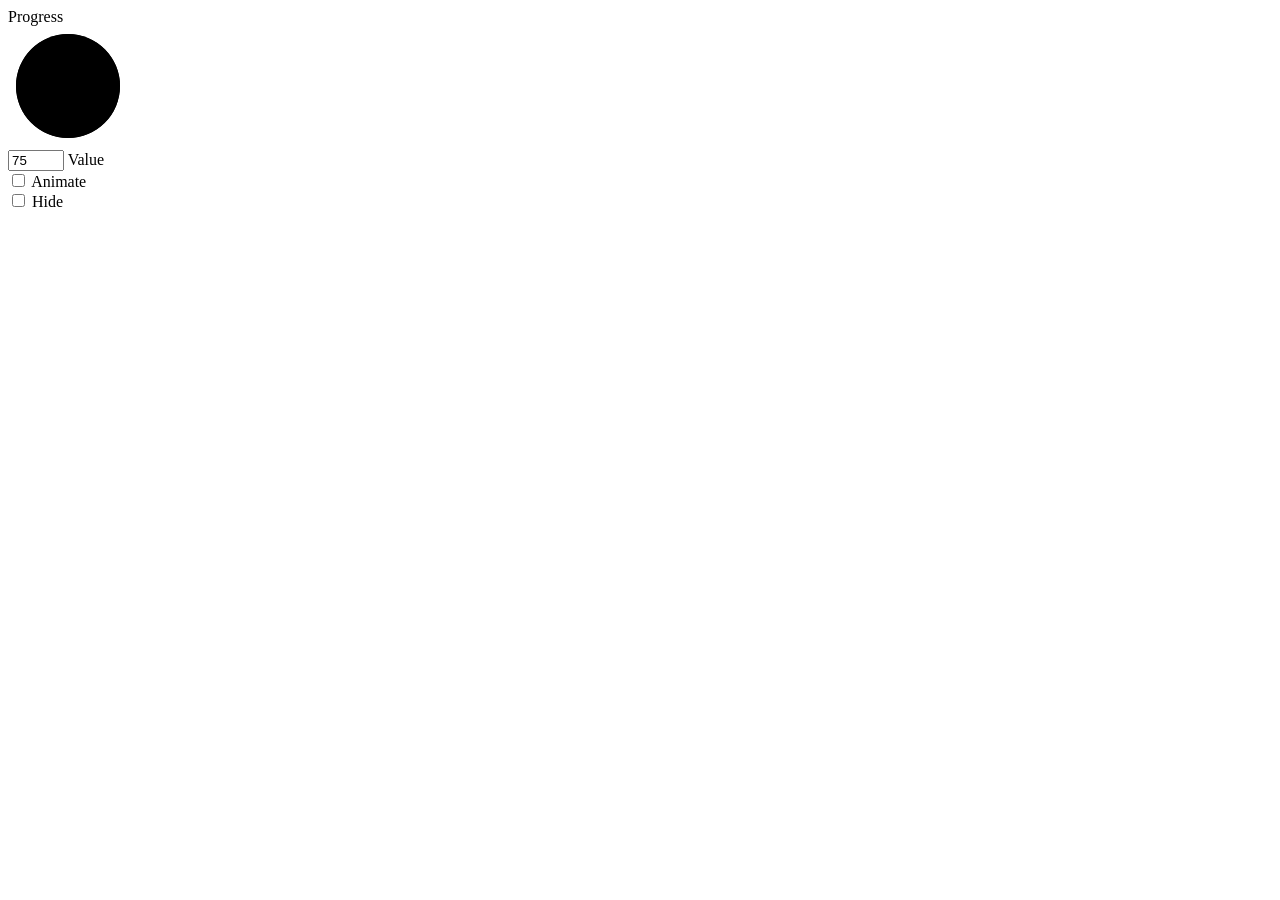
==== components/progress/index.html @ 25b01b5e "fix: add new folders and replace styles by comments" ====
<!DOCTYPE html>
<html>
<head>
    <meta name="viewport" content="width=device-width" />
    <title>Progress Test</title>
    <style>
        
    </style>
</head>
<body class="downloadPage">

<div class="downloadContainer">
    <span>Progress</span>
    <div class="progressElement" id="progressElement">
        <svg class="loadRingContainer" width="120" height="120">
            <circle class="circleAll" cx="60" cy="60" r="52"></circle>
            <circle class="circleFilled" id="ring" cx="60" cy="60" r="52"></circle>
        </svg>
    </div>

    <div class="controlPanelForRingProgress">
        <div class="controlItemForRingProgress">
            <input type="number" id="valueInput" value="75" min="0" max="100">
            <label for="valueInput">Value</label>
        </div>
        <div class="controlItemForRingProgress">
            <input type="checkbox" id="animatingSwitch">
            <label  for="animatingSwitch">Animate</label>
        </div>
        <div class="controlItemForRingProgress">
            <input type="checkbox" id="hideSwitch">
            <label for="hideSwitch">Hide</label>
        </div>
    </div>
</div>

<script>
    const ringDownload = document.getElementById('ring');
    const ringProgress = document.getElementById('progressElement');
    const svgEl = ringDownload.parentElement;

    const ringRadius = ringDownload.r.baseVal.value;
    const lengthCircle = 2 * Math.PI * ringRadius;

    const stateProgressBlock = {
        currentState: 'Normal',
        animatedState: (targetChecked) => svgEl.classList.toggle('animated', targetChecked),
        hiddenState: (targetChecked) => ringProgress.classList.toggle('hidden', targetChecked),
    };

    ringDownload.style.strokeDasharray = `${lengthCircle} ${lengthCircle}`;

    function changeArcSize(sizeOfArc) {
        if (stateProgressBlock.currentState === 'Normal') {
            const offset = lengthCircle - (sizeOfArc / 100 * lengthCircle);
            ringDownload.style.strokeDashoffset = offset;
        }
    }

    const START_SIZE = 75;
    changeArcSize(START_SIZE);

    document.getElementById('valueInput').addEventListener('input', (e) => {
        if (e.target.value >= 0 && e.target.value <=100) {
            changeArcSize(e.target.value);
        } else {
            changeArcSize(0);
        }
    });

    document.getElementById('animatingSwitch').addEventListener('change', (e) => {
        stateProgressBlock.currentState = e.target.checked ? 'Animated' : 'Normal';
        stateProgressBlock.animatedState(e.target.checked);
    });

    document.getElementById('hideSwitch').addEventListener('change', (e) => {
        stateProgressBlock.currentState = e.target.checked ? 'Hidden' : 'Normal';
        stateProgressBlock.hiddenState(e.target.checked);
    });
</script>

</body>
</html>
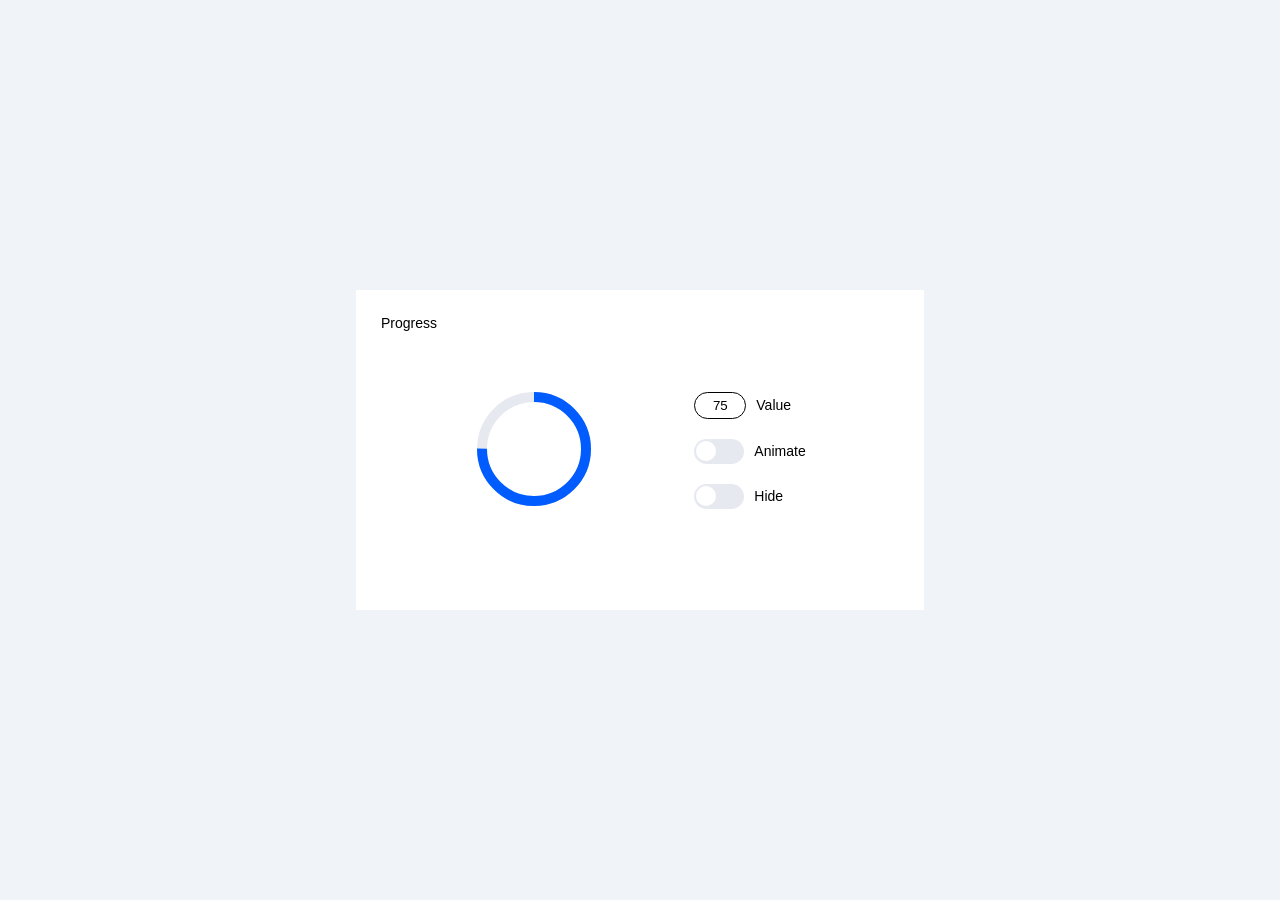
==== commit b06d00db: "fix: add new html and js files by comments" ====
--- a/components/progress/index.html
+++ b/components/progress/index.html
@@ -3,20 +3,19 @@
 <head>
     <meta name="viewport" content="width=device-width" />
     <title>Progress Test</title>
-    <style>
-        
-    </style>
+    <link rel="stylesheet" href="style.css">
 </head>
 <body class="downloadPage">
 
 <div class="downloadContainer">
     <span>Progress</span>
-    <div class="progressElement" id="progressElement">
+    <div id="progressComponentContainer"></div>
+    <!-- <div class="progressElement" id="progressElement">
         <svg class="loadRingContainer" width="120" height="120">
             <circle class="circleAll" cx="60" cy="60" r="52"></circle>
             <circle class="circleFilled" id="ring" cx="60" cy="60" r="52"></circle>
         </svg>
-    </div>
+    </div> -->
 
     <div class="controlPanelForRingProgress">
         <div class="controlItemForRingProgress">
@@ -34,49 +33,30 @@
     </div>
 </div>
 
-<script>
-    const ringDownload = document.getElementById('ring');
-    const ringProgress = document.getElementById('progressElement');
-    const svgEl = ringDownload.parentElement;
+<script type="module">
+    import { ProgressRingElement } from './ProgressRingElement.js';
 
-    const ringRadius = ringDownload.r.baseVal.value;
-    const lengthCircle = 2 * Math.PI * ringRadius;
+    const progressComponentContainer = document.getElementById('progressComponentContainer');
+    const instanceProgressComponent = new ProgressRingElement(progressComponentContainer);
 
-    const stateProgressBlock = {
-        currentState: 'Normal',
-        animatedState: (targetChecked) => svgEl.classList.toggle('animated', targetChecked),
-        hiddenState: (targetChecked) => ringProgress.classList.toggle('hidden', targetChecked),
-    };
+    const percentOfRing = document.getElementById('valueInput');
+    const ringGo = document.getElementById('animatingSwitch');
+    const ringHide = document.getElementById('hideSwitch');
 
-    ringDownload.style.strokeDasharray = `${lengthCircle} ${lengthCircle}`;
-
-    function changeArcSize(sizeOfArc) {
-        if (stateProgressBlock.currentState === 'Normal') {
-            const offset = lengthCircle - (sizeOfArc / 100 * lengthCircle);
-            ringDownload.style.strokeDashoffset = offset;
-        }
-    }
-
-    const START_SIZE = 75;
-    changeArcSize(START_SIZE);
-
-    document.getElementById('valueInput').addEventListener('input', (e) => {
-        if (e.target.value >= 0 && e.target.value <=100) {
-            changeArcSize(e.target.value);
-        } else {
-            changeArcSize(0);
-        }
+    percentOfRing.addEventListener('input', (e) => {
+        instanceProgressComponent.setValue(e.target.value);
     });
 
-    document.getElementById('animatingSwitch').addEventListener('change', (e) => {
-        stateProgressBlock.currentState = e.target.checked ? 'Animated' : 'Normal';
-        stateProgressBlock.animatedState(e.target.checked);
+    ringGo.addEventListener('change', (e) => {
+        instanceProgressComponent.switchAnimated(e.target.checked);
     });
 
-    document.getElementById('hideSwitch').addEventListener('change', (e) => {
-        stateProgressBlock.currentState = e.target.checked ? 'Hidden' : 'Normal';
-        stateProgressBlock.hiddenState(e.target.checked);
+    ringHide.addEventListener('change', (e) => {
+        instanceProgressComponent.switchHidden(e.target.checked);
     });
+    
+    instanceProgressComponent.setValue(75);
+    percentOfRing.value = 75;
 </script>
 
 </body>
--- a/components/progress/style.css
+++ b/components/progress/style.css
@@ -0,0 +1,127 @@
+.downloadContainer {
+    width: 100%;
+    display: flex;
+    flex-direction: column;
+    align-items: center;
+    justify-content: center;
+    position: relative;
+    gap: 40px;
+    max-width: 320px;
+    min-height: 100vh;
+    background-color: #fff;
+}
+
+.downloadContainer span {
+    position: absolute;
+    top: 25px;
+    left: 25px;
+    font-size: 14px;
+    font-family: sans-serif;
+}
+
+@media screen and (min-width: 568px) {
+    .downloadContainer {
+        max-width: 568px;
+        min-height: 320px;
+        flex-direction: row;
+        gap: 100px;
+    }
+}
+
+.downloadPage {
+    display: flex;
+    justify-content: center;
+    align-items: center;
+    min-height: 100vh;
+    margin: 0;
+    background-color: #f0f4f8;
+    font-family: sans-serif;
+    font-size: 14px;
+}
+
+/* .progressElement.hidden {
+    visibility: hidden;
+} */
+
+.loadRingContainer.hidden {
+    visibility: hidden;
+}
+
+.loadRingContainer {
+    fill: none;
+    stroke-width: 10;
+    transform: rotate(-90deg); 
+}
+
+.loadRingContainer.animated {
+    animation: spin 2s linear infinite;
+}
+
+@keyframes spin {
+    100% { transform: rotate(270deg); }
+}
+
+.circleAll {
+    stroke: #e6e9ef;
+}
+
+.circleFilled {
+    stroke: #005cff;
+}
+
+.controlPanelForRingProgress {
+    display: flex;
+    flex-direction: column;
+    gap: 20px;
+}
+
+.controlItemForRingProgress {
+    display: flex;
+    align-items: center;
+    gap: 10px;
+}
+
+input::-webkit-inner-spin-button {
+    -webkit-appearance: none;
+}
+
+.controlItemForRingProgress input {
+    width: 50px;
+    height: 25px;
+    margin: 0;
+    padding: 0;
+}
+
+.controlItemForRingProgress input[type="number"] {
+    border-radius: 15px;
+    border: 1px solid #000;
+    text-align: center;
+}
+
+.controlItemForRingProgress input[type="checkbox"] {
+    appearance: none;
+    background-color: #e6e9ef;
+    border-radius: 20px;
+    position: relative;
+    cursor: pointer;
+}
+
+.controlItemForRingProgress input[type="checkbox"]:checked {
+    background-color: #005eff;
+}
+
+.controlItemForRingProgress input[type="checkbox"]::before {
+    content: "";
+    position: absolute;
+    width: 20px;
+    height: 20px;
+    border-radius: 50%;
+    background-color: #fff;
+    top: 2.5px;
+    left: 2px;
+}
+
+
+.controlItemForRingProgress input[type="checkbox"]:checked::before {
+    transform: translateX(25px);
+}
